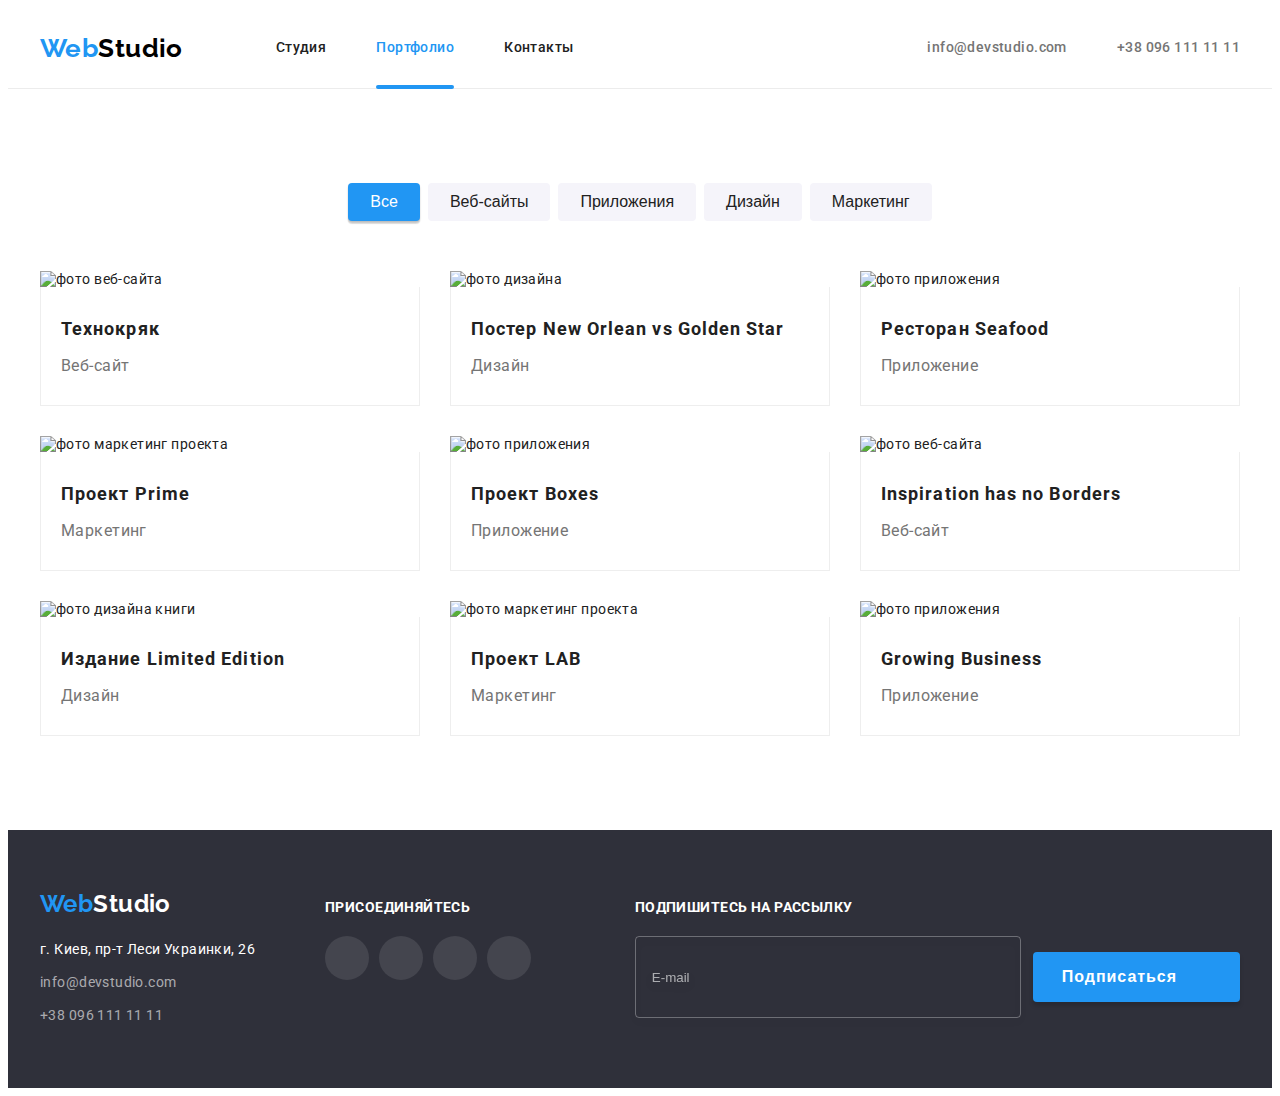
==== portfolio.html @ 938fa2e2 "final fixes" ====
<!DOCTYPE html>
<html lang="ru">
   <head>
      <meta charset="UTF-8" />
      <meta http-equiv="X-UA-Compatible" content="IE=edge" />
      <meta name="viewport" content="width=device-width, initial-scale=1.0" />
      <title>Portfolio</title>
      <link rel="preconnect" href="https://fonts.googleapis.com" />
      <link rel="preconnect" href="https://fonts.gstatic.com" crossorigin />
      <link
         href="https://fonts.googleapis.com/css2?family=Raleway:wght@700&family=Roboto:wght@400;500;700;900&display=swap"
         rel="stylesheet"
      />
      <link
         rel="stylesheet"
         href="https://cdnjs.cloudflare.com/ajax/libs/modern-normalize/1.1.0/modern-normalize.min.css"
         integrity="sha512-wpPYUAdjBVSE4KJnH1VR1HeZfpl1ub8YT/NKx4PuQ5NmX2tKuGu6U/JRp5y+Y8XG2tV+wKQpNHVUX03MfMFn9Q=="
         crossorigin="anonymous"
         referrerpolicy="no-referrer"
      />
      <link rel="stylesheet" href="./css/main.min.css" />
   </head>
   <body>
      <!-- content of header -->
      <header class="header">
         <div class="container header__container">
            <div class="header__wrapper">
               <!-- logo -->
               <a class="link logo logo--header" href="./index.html">
                  <span class="logo--accent">Web</span>Studio
               </a>

               <button
                  type="button"
                  class="nav__btn"
                  data-menu-button
                  aria-controls="nav__container"
                  aria-expanded="false"
               >
                  <svg width="40" height="40" aria-label="переключатель мобильного меню">
                     <use class="nav__icon-close" href="./images/icons.svg#close"></use>
                     <use class="nav__icon-menu" href="./images/icons.svg#menu"></use>
                  </svg>
               </button>
            </div>

            <!-- navigation -->
            <div class="nav__container" id="nav__container" data-menu>
               <nav class="header__container">
                  <ul class="list nav-bar">
                     <li class="nav-bar__item">
                        <a class="link nav-bar__link" href="./index.html"
                           >Студия</a
                        >
                     </li>
                     <li class="nav-bar__item">
                        <a class="link nav-bar__link nav-bar__link--current" href="./portfolio.html">Портфолио</a>
                     </li>
                     <li class="nav-bar__item">
                        <a class="link nav-bar__link" href="#">Контакты</a>
                     </li>
                  </ul>
               </nav>

               <!-- Email and telephone number -->

               <div class="nav__inner">
                  <ul class="list nav-contacts">
                     <li class="nav-contacts__item">
                        <a class="link nav-contacts__link" href="mailto:info@devstudio.com"
                           ><svg class="nav-contacts__icon" width="16" height="12">
                              <use href="./images/icons.svg#mail"></use></svg
                           >info@devstudio.com</a
                        >
                     </li>
                     <li class="nav-contacts__item">
                        <a
                           class="link nav-contacts__link nav-contacts__link--big"
                           href="tel:+380961111111"
                        >
                           <svg class="nav-contacts__icon" width="10" height="16">
                              <use href="./images/icons.svg#phone"></use></svg
                           >+38 096 111 11 11</a
                        >
                     </li>
                  </ul>

                  <!-- mobile networks -->

                  <ul class="list mobile-networks">
                     <li class="mobile-networks__item">
                        <a
                           href="https://www.instagram.com/"
                           target="_blank"
                           rel="noopener"
                           class="link mobile-networks__link"
                           >Instagram</a
                        >
                     </li>
                     <li class="mobile-networks__item">
                        <a
                           href="https://twitter.com/"
                           target="_blank"
                           rel="noopener"
                           class="link mobile-networks__link"
                           >Twitter</a
                        >
                     </li>
                     <li class="mobile-networks__item">
                        <a
                           href="https://uk-ua.facebook.com/"
                           target="_blank"
                           rel="noopener"
                           class="link mobile-networks__link"
                           >Facebook</a
                        >
                     </li>
                     <li class="mobile-networks__item">
                        <a
                           href="https://ru.linkedin.com/"
                           target="_blank"
                           rel="noopener"
                           class="link mobile-networks__link"
                           >LinkedIn</a
                        >
                     </li>
                  </ul>
               </div>
            </div>
         </div>
      </header>

      <!-- main content -->
      <main>
         <!-- projects -->
         <section class="section">
            <div class="container">
               <!--hidden h1 -->
               <h1 class="hidden">Наши проекты</h1>

               <!--filter buttons -->
               <ul class="list filter">
                  <li class="filter__item">
                     <button class="filter__btn filter__btn--active" type="button">Все</button>
                  </li>
                  <li class="filter__item">
                     <button class="filter__btn" type="button">Веб-сайты</button>
                  </li>
                  <li class="filter__item">
                     <button class="filter__btn" type="button">Приложения</button>
                  </li>
                  <li class="filter__item">
                     <button class="filter__btn" type="button">Дизайн</button>
                  </li>
                  <li class="filter__item">
                     <button class="filter__btn" type="button">Маркетинг</button>
                  </li>
               </ul>

               <!-- projects list -->
               <ul class="list projects">
                  <li class="projects__card">
                     <a class="link projects__link" href="">
                        <div class="projects__wrapper">
                           <picture>
                              <source
                                 media="(min-width: 1200px)"
                                 srcset="
                                    ./images/projects/pr1-desk.jpg    1x,
                                    ./images/projects/pr1-desk@2x.jpg 2x
                                 "
                                 type="image/jpg"
                              />
                              <source
                                 media="(min-width: 768px)"
                                 srcset="
                                    ./images/projects/pr1-tab.jpg    1x,
                                    ./images/projects/pr1-tab@2x.jpg 2x
                                 "
                                 type="image/jpg"
                              />
                              <source
                                 media="(max-width: 767px)"
                                 srcset="
                                    ./images/projects/pr1-mob.jpg    1x,
                                    ./images/projects/pr1-mob@2x.jpg 2x
                                 "
                                 type="image/jpg"
                              />
                              <img src="./images/projects/pr1-mob.jpg" alt="фото веб-сайта" />
                           </picture>
                           <p class="projects__overlay">
                              Ресурс предлагает комплексные предложения с разным уровнем функционала
                              и сервисов. Все это позволит посетителю получить исчерпывающие
                              сведения о компании или частном лице.
                           </p>
                        </div>
                        <div class="projects__container">
                           <h2 class="projects__title">Технокряк</h2>
                           <p class="projects__text">Веб-сайт</p>
                        </div>
                     </a>
                  </li>
                  <li class="projects__card">
                     <a class="link projects__link" href="">
                        <div class="projects__wrapper">
                           <picture>
                              <source
                                 media="(min-width: 1200px)"
                                 srcset="
                                    ./images/projects/pr2-desk.jpg    1x,
                                    ./images/projects/pr2-desk@2x.jpg 2x
                                 "
                                 type="image/jpg"
                              />
                              <source
                                 media="(min-width: 768px)"
                                 srcset="
                                    ./images/projects/pr2-tab.jpg    1x,
                                    ./images/projects/pr2-tab@2x.jpg 2x
                                 "
                                 type="image/jpg"
                              />
                              <source
                                 media="(max-width: 767px)"
                                 srcset="
                                    ./images/projects/pr2-mob.jpg    1x,
                                    ./images/projects/pr2-mob@2x.jpg 2x
                                 "
                                 type="image/jpg"
                              />
                              <img src="./images/projects/pr2-mob.jpg" alt="фото дизайна" />
                           </picture>
                           <p class="projects__overlay">
                              Ресурс предлагает комплексные предложения с разным уровнем функционала
                              и сервисов. Все это позволит посетителю получить исчерпывающие
                              сведения о компании или частном лице.
                           </p>
                        </div>
                        <div class="projects__container">
                           <h2 class="projects__title">Постер New Orlean vs Golden Star</h2>
                           <p class="projects__text">Дизайн</p>
                        </div>
                     </a>
                  </li>
                  <li class="projects__card">
                     <a class="link projects__link" href="">
                        <div class="projects__wrapper">
                           <picture>
                              <source
                                 media="(min-width: 1200px)"
                                 srcset="
                                    ./images/projects/pr3-desk.jpg    1x,
                                    ./images/projects/pr3-desk@2x.jpg 2x
                                 "
                                 type="image/jpg"
                              />
                              <source
                                 media="(min-width: 768px)"
                                 srcset="
                                    ./images/projects/pr3-tab.jpg    1x,
                                    ./images/projects/pr3-tab@2x.jpg 2x
                                 "
                                 type="image/jpg"
                              />
                              <source
                                 media="(max-width: 767px)"
                                 srcset="
                                    ./images/projects/pr3-mob.jpg    1x,
                                    ./images/projects/pr3-mob@2x.jpg 2x
                                 "
                                 type="image/jpg"
                              />
                              <img src="./images/projects/pr3-mob.jpg" alt="фото приложения" />
                           </picture>
                           <p class="projects__overlay">
                              Ресурс предлагает комплексные предложения с разным уровнем функционала
                              и сервисов. Все это позволит посетителю получить исчерпывающие
                              сведения о компании или частном лице.
                           </p>
                        </div>
                        <div class="projects__container">
                           <h2 class="projects__title">Ресторан Seafood</h2>
                           <p class="projects__text">Приложение</p>
                        </div>
                     </a>
                  </li>
                  <li class="projects__card">
                     <a class="link projects__link" href="">
                        <div class="projects__wrapper">
                           <picture>
                              <source
                                 media="(min-width: 1200px)"
                                 srcset="
                                    ./images/projects/pr4-desk.jpg    1x,
                                    ./images/projects/pr4-desk@2x.jpg 2x
                                 "
                                 type="image/jpg"
                              />
                              <source
                                 media="(min-width: 768px)"
                                 srcset="
                                    ./images/projects/pr4-tab.jpg    1x,
                                    ./images/projects/pr4-tab@2x.jpg 2x
                                 "
                                 type="image/jpg"
                              />
                              <source
                                 media="(max-width: 767px)"
                                 srcset="
                                    ./images/projects/pr4-mob.jpg    1x,
                                    ./images/projects/pr4-mob@2x.jpg 2x
                                 "
                                 type="image/jpg"
                              />
                              <img src="./images/projects/pr4-mob.jpg" alt="фото маркетинг проекта" />
                           </picture>
                           <p class="projects__overlay">
                              Ресурс предлагает комплексные предложения с разным уровнем функционала
                              и сервисов. Все это позволит посетителю получить исчерпывающие
                              сведения о компании или частном лице.
                           </p>
                        </div>
                        <div class="projects__container">
                           <h2 class="projects__title">Проект Prime</h2>
                           <p class="projects__text">Маркетинг</p>
                        </div>
                     </a>
                  </li>
                  <li class="projects__card">
                     <a class="link projects__link" href="">
                        <div class="projects__wrapper">
                           <picture>
                              <source
                                 media="(min-width: 1200px)"
                                 srcset="
                                    ./images/projects/pr5-desk.jpg    1x,
                                    ./images/projects/pr5-desk@2x.jpg 2x
                                 "
                                 type="image/jpg"
                              />
                              <source
                                 media="(min-width: 768px)"
                                 srcset="
                                    ./images/projects/pr5-tab.jpg    1x,
                                    ./images/projects/pr5-tab@2x.jpg 2x
                                 "
                                 type="image/jpg"
                              />
                              <source
                                 media="(max-width: 767px)"
                                 srcset="
                                    ./images/projects/pr5-mob.jpg    1x,
                                    ./images/projects/pr5-mob@2x.jpg 2x
                                 "
                                 type="image/jpg"
                              />
                              <img src="./images/projects/pr5-mob.jpg" alt="фото приложения" />
                           </picture>
                           <p class="projects__overlay">
                              Ресурс предлагает комплексные предложения с разным уровнем функционала
                              и сервисов. Все это позволит посетителю получить исчерпывающие
                              сведения о компании или частном лице.
                           </p>
                        </div>
                        <div class="projects__container">
                           <h2 class="projects__title">Проект Boxes</h2>
                           <p class="projects__text">Приложение</p>
                        </div>
                     </a>
                  </li>
                  <li class="projects__card">
                     <a class="link projects__link" href="">
                        <div class="projects__wrapper">
                           <picture>
                              <source
                                 media="(min-width: 1200px)"
                                 srcset="
                                    ./images/projects/pr6-desk.jpg    1x,
                                    ./images/projects/pr6-desk@2x.jpg 2x
                                 "
                                 type="image/jpg"
                              />
                              <source
                                 media="(min-width: 768px)"
                                 srcset="
                                    ./images/projects/pr6-tab.jpg    1x,
                                    ./images/projects/pr6-tab@2x.jpg 2x
                                 "
                                 type="image/jpg"
                              />
                              <source
                                 media="(max-width: 767px)"
                                 srcset="
                                    ./images/projects/pr6-mob.jpg    1x,
                                    ./images/projects/pr6-mob@2x.jpg 2x
                                 "
                                 type="image/jpg"
                              />
                              <img src="./images/projects/pr6-mob.jpg" alt="фото веб-сайта" />
                           </picture>
                           <p class="projects__overlay">
                              Ресурс предлагает комплексные предложения с разным уровнем функционала
                              и сервисов. Все это позволит посетителю получить исчерпывающие
                              сведения о компании или частном лице.
                           </p>
                        </div>
                        <div class="projects__container">
                           <h2 class="projects__title">Inspiration has no Borders</h2>
                           <p class="projects__text">Веб-сайт</p>
                        </div>
                     </a>
                  </li>
                  <li class="projects__card">
                     <a class="link projects__link" href="">
                        <div class="projects__wrapper">
                           <picture>
                              <source
                                 media="(min-width: 1200px)"
                                 srcset="
                                    ./images/projects/pr7-desk.jpg    1x,
                                    ./images/projects/pr7-desk@2x.jpg 2x
                                 "
                                 type="image/jpg"
                              />
                              <source
                                 media="(min-width: 768px)"
                                 srcset="
                                    ./images/projects/pr7-tab.jpg    1x,
                                    ./images/projects/pr7-tab@2x.jpg 2x
                                 "
                                 type="image/jpg"
                              />
                              <source
                                 media="(max-width: 767px)"
                                 srcset="
                                    ./images/projects/pr7-mob.jpg    1x,
                                    ./images/projects/pr7-mob@2x.jpg 2x
                                 "
                                 type="image/jpg"
                              />
                              <img src="./images/projects/pr7-mob.jpg" alt="фото дизайна книги" />
                           </picture>
                           <p class="projects__overlay">
                              Ресурс предлагает комплексные предложения с разным уровнем функционала
                              и сервисов. Все это позволит посетителю получить исчерпывающие
                              сведения о компании или частном лице.
                           </p>
                        </div>
                        <div class="projects__container">
                           <h2 class="projects__title">Издание Limited Edition</h2>
                           <p class="projects__text">Дизайн</p>
                        </div>
                     </a>
                  </li>
                  <li class="projects__card">
                     <a class="link projects__link" href="">
                        <div class="projects__wrapper">
                           <picture>
                              <source
                                 media="(min-width: 1200px)"
                                 srcset="
                                    ./images/projects/pr8-desk.jpg    1x,
                                    ./images/projects/pr8-desk@2x.jpg 2x
                                 "
                                 type="image/jpg"
                              />
                              <source
                                 media="(min-width: 768px)"
                                 srcset="
                                    ./images/projects/pr8-tab.jpg    1x,
                                    ./images/projects/pr8-tab@2x.jpg 2x
                                 "
                                 type="image/jpg"
                              />
                              <source
                                 media="(max-width: 767px)"
                                 srcset="
                                    ./images/projects/pr8-mob.jpg    1x,
                                    ./images/projects/pr8-mob@2x.jpg 2x
                                 "
                                 type="image/jpg"
                              />
                              <img src="./images/projects/pr8-mob.jpg" alt="фото маркетинг проекта" />
                           </picture>
                           <p class="projects__overlay">
                              Ресурс предлагает комплексные предложения с разным уровнем функционала
                              и сервисов. Все это позволит посетителю получить исчерпывающие
                              сведения о компании или частном лице.
                           </p>
                        </div>
                        <div class="projects__container">
                           <h2 class="projects__title">Проект LAB</h2>
                           <p class="projects__text">Маркетинг</p>
                        </div>
                     </a>
                  </li>
                  <li class="projects__card">
                     <a class="link projects__link" href="">
                        <div class="projects__wrapper">
                           <picture>
                              <source
                                 media="(min-width: 1200px)"
                                 srcset="
                                    ./images/projects/pr9-desk.jpg    1x,
                                    ./images/projects/pr9-desk@2x.jpg 2x
                                 "
                                 type="image/jpg"
                              />
                              <source
                                 media="(min-width: 768px)"
                                 srcset="
                                    ./images/projects/pr9-tab.jpg    1x,
                                    ./images/projects/pr9-tab@2x.jpg 2x
                                 "
                                 type="image/jpg"
                              />
                              <source
                                 media="(max-width: 767px)"
                                 srcset="
                                    ./images/projects/pr9-mob.jpg    1x,
                                    ./images/projects/pr9-mob@2x.jpg 2x
                                 "
                                 type="image/jpg"
                              />
                              <img src="./images/projects/pr9-mob.jpg" alt="фото приложения" />
                           </picture>
                           <p class="projects__overlay">
                              Ресурс предлагает комплексные предложения с разным уровнем функционала
                              и сервисов. Все это позволит посетителю получить исчерпывающие
                              сведения о компании или частном лице.
                           </p>
                        </div>
                        <div class="projects__container">
                           <h2 class="projects__title">Growing Business</h2>
                           <p class="projects__text">Приложение</p>
                        </div>
                     </a>
                  </li>
               </ul>
            </div>
         </section>
      </main>

      <!-- content of footer -->
      <footer class="footer">
         <div class="container footer__container">
            <div class="footer__wrapper">
               <div class="footer__address">
                  <a class="logo logo--footer link" href="./index.html">
                     <span class="logo--accent">Web</span><span class="logo--color">Studio</span>
                  </a>
                  <address class="address">
                     <ul class="list">
                        <li class="address__item">
                           <a
                              class="address__link address__link--physical link"
                              href="https://goo.gl/maps/hUmjc3DChhBKbwpk7"
                              >г. Киев, пр-т Леси Украинки, 26</a
                           >
                        </li>
                        <li class="address__item">
                           <a class="address__link link" href="mailto:info@devstudio.com"
                              >info@devstudio.com</a
                           >
                        </li>
                        <li class="address__item">
                           <a class="address__link link" href="tel:+380961111111"
                              >+38 096 111 11 11</a
                           >
                        </li>
                     </ul>
                  </address>
               </div>

               <div class="footer__social">
                  <strong class="footer__action">присоединяйтесь</strong>
                  <ul class="social list">
                     <li class="social__item">
                        <a
                           class="social__link social__link--footer"
                           href="https://www.instagram.com/"
                           ><svg class="social__icon social_icon--footer" width="20" height="20">
                              <use href="./images/icons.svg#instagram"></use></svg
                        ></a>
                     </li>
                     <li class="social__item">
                        <a class="social__link social__link--footer" href="https://twitter.com/"
                           ><svg class="social__icon social_icon--footer" width="20" height="20">
                              <use href="./images/icons.svg#twitter"></use></svg
                        ></a>
                     </li>
                     <li class="social__item">
                        <a
                           class="social__link social__link--footer"
                           href="https://www.facebook.com/"
                           ><svg class="social__icon social_icon--footer" width="20" height="20">
                              <use href="./images/icons.svg#facebook"></use></svg
                        ></a>
                     </li>
                     <li class="social__item">
                        <a
                           class="social__link social__link--footer"
                           href="https://www.linkedin.com/"
                           ><svg class="social__icon social_icon--footer" width="20" height="20">
                              <use href="./images/icons.svg#linkedin"></use></svg
                        ></a>
                     </li>
                  </ul>
               </div>
            </div>
            <div class="footer__form">
               <strong class="footer__action">Подпишитесь на рассылку</strong>
               <form class="subscribe">
                  <input
                     class="subscribe__input"
                     type="email"
                     name="subscribe-email"
                     placeholder="E-mail"
                  />
                  <button class="subscribe__btn btn" type="submit">
                     Подписаться
                     <svg class="subscribe__icon" width="24" height="24">
                        <use href="./images/icons.svg#form-send"></use>
                     </svg>
                  </button>
               </form>
            </div>
         </div>
      </footer>
      <script src="./js/menu.js"></script>
   </body>
</html>
---- css/main.min.css ----
:root{--text-color: #212121;--second-text-color: #757575;--accent-color: #2196f3;--main-color: #ffffff;--theme-color: #f5f4fa;--second-theme-color: #2f303a;--icons-color: #afb1b8;--font-body: 'Roboto', sans-serif;--font-logo: 'Raleway', sans-serif}body{font-family:var(--font-body);color:var(--text-color);background-color:var(--main-color);font-size:14px;letter-spacing:0.03em}body.no-scroll,body.modal-open{overflow:hidden}.title{font-weight:700;font-size:36px;line-height:1.17;text-align:center}.hidden{position:absolute;white-space:nowrap;width:1px;height:1px;overflow:hidden;border:0;padding:0;clip:rect(0 0 0 0);clip-path:inset(50%);margin:-1px}h1,h2,h3,h4,h5,h6,p,ul{margin:0;padding:0}img{display:block;max-width:100%;height:auto}.list{list-style:none}.link{text-decoration:none;color:var(--text-color);padding:0;margin:0}.container{width:100%;margin-left:auto;margin-right:auto;padding-left:15px;padding-right:15px}@media screen and (min-width: 480px){.container{width:480px}}@media screen and (min-width: 768px){.container{width:768px}}@media screen and (min-width: 1200px){.container{width:1200px}}.btn{display:flex;align-items:center;justify-content:center;border:none;border-radius:4px;background-color:var(--accent-color);font-weight:700;font-size:16px;line-height:1.88;letter-spacing:0.06em;cursor:pointer;color:var(--main-color);box-shadow:0px 4px 4px rgba(0,0,0,0.15);transition-property:background-color, box-shadow;transition-duration:250ms;transition-timing-function:cubic-bezier(0.4, 0, 0.2, 1)}.btn:focus,.btn:hover{background-color:#188ce8}.logo{display:block;padding:16px 0;font-family:var(--font-logo);font-weight:700;font-size:24px;line-height:1.16;color:#000000}@media screen and (min-width: 768px){.logo--header{padding:0;margin-right:88px}}@media screen and (min-width: 1200px){.logo--header{margin-right:93px;font-size:26px;line-height:1.19}}.logo--accent{color:var(--accent-color)}.logo--footer{padding:0;margin-bottom:20px}.logo--color{color:var(--main-color)}.social{display:flex;justify-content:center}.social__item:not(:last-child){margin-right:10px}.social__icon{fill:var(--icons-color);transition-property:fill;transition-duration:250ms;transition-timing-function:cubic-bezier(0.4, 0, 0.2, 1)}.social__link{display:flex;width:44px;height:44px;border-radius:50%;align-items:center;justify-content:center;transition-property:background-color;transition-duration:250ms;transition-timing-function:cubic-bezier(0.4, 0, 0.2, 1)}.social__link:hover,.social__link:focus{background-color:var(--accent-color)}.social__link:hover .social__icon,.social__link:focus .social__icon{fill:var(--main-color)}@media screen and (min-width: 1200px){.footer__social{align-items:baseline;margin-left:70px}}.footer__action{display:block;color:var(--main-color);font-weight:700;text-transform:uppercase;line-height:1.14;margin-bottom:20px}.social__link--footer{background-color:rgba(255,255,255,0.1);transition-property:background-color;transition-duration:250ms;transition-timing-function:cubic-bezier(0.4, 0, 0.2, 1)}.social__link--footer:hover,.social__link--footer:focus{background-color:var(--accent-color)}.social_icon--footer{fill:var(--main-color)}.modal{position:fixed;top:0;left:0;height:100vh;width:100vw;z-index:3;overflow-y:scroll;background-color:rgba(0,0,0,0.2);transform:scale(1);transition-property:opacity, visibility;transition-duration:250ms;transition-timing-function:cubic-bezier(0.4, 0, 0.2, 1)}.modal.is-hidden{transform:scale(0);opacity:0;visibility:hidden;pointer-events:none}.modal.is-hidden .modal__window{transform:translate(-50%, -50%) scale(0)}.modal__window{position:absolute;top:50%;left:50%;width:90%;min-height:609px;padding:40px;border-radius:4px;background-color:#ffffff;transform:translate(-50%, -50%) scale(1);transition:transform 300ms cubic-bezier(0.4, 0, 0.2, 1)}@media screen and (min-width: 480px){.modal__window{max-width:450px;width:100%}}@media screen and (min-width: 1200px){.modal__window{max-width:528px}}.modal__close-btn{position:absolute;width:30px;height:30px;top:1%;right:1%;padding:0;border:none;background-color:transparent;cursor:pointer}.modal__close-icon{transition-property:fill;transition-duration:250ms;transition-timing-function:cubic-bezier(0.4, 0, 0.2, 1)}.modal__close-btn:hover .modal__close-icon,.modal__close-btn:focus .modal__close-icon{fill:var(--accent-color)}.modal__form{display:flex;flex-direction:column}.modal__title{display:flex;justify-content:center;margin-bottom:12px;font-weight:700;font-size:20px;line-height:1.15;text-align:center}.modal__description{font-size:12px;line-height:1.17;letter-spacing:0.01em;color:var(--second-text-color)}.modal__field{position:relative;margin-bottom:10px}.modal__field:last-of-type{margin-bottom:20px}.modal__input{width:100%;height:40px;margin-top:4px;padding-left:42px;outline:transparent;border-radius:4px;border:1px solid rgba(33,33,33,0.2);transition-property:border;transition-duration:250ms;transition-timing-function:cubic-bezier(0.4, 0, 0.2, 1)}.modal__input:focus,.modal__textarea:focus{border-color:var(--accent-color)}.modal__input:focus+.modal__icon{fill:var(--accent-color)}.modal__icon{position:absolute;bottom:11px;left:12px;pointer-events:none;transition-property:fill;transition-duration:250ms;transition-timing-function:cubic-bezier(0.4, 0, 0.2, 1)}.modal__textarea{display:block;width:100%;height:120px;margin-top:4px;resize:none;padding:12px 16px;outline:transparent;border-radius:4px;border:1px solid rgba(33,33,33,0.2);transition-property:border;transition-duration:250ms;transition-timing-function:cubic-bezier(0.4, 0, 0.2, 1)}.modal__description::placeholder{line-height:1.14;letter-spacing:0.01em;color:var(--second-text-color)}.modal__agreement-desc{font-size:12px;line-height:1.17;user-select:none;color:var(--second-text-color)}@media screen and (min-width: 1200px){.modal__agreement-desc{font-size:14px;line-height:1.71}}.modal__agreement-link{color:var(--accent-color)}.modal__checkbox{display:inline-flex;align-items:center;justify-content:center;width:16px;height:15px;margin-right:7px;border-radius:2px;outline:1px solid #000000;outline-offset:-1px;box-shadow:0px 4px 4px rgba(0,0,0,0.25);transition-property:background-color, outline;transition-duration:250ms;transition-timing-function:cubic-bezier(0.4, 0, 0.2, 1)}.checkbox:checked+.modal__checkbox{background-color:var(--accent-color);outline:1px solid var(--accent-color)}.checkbox:focus+.modal__checkbox{outline:1px solid var(--accent-color)}.modal__agreement{display:flex;align-items:center;justify-content:center}.modal__btn{padding:10px 56px;margin-left:auto;margin-right:auto;margin-top:30px}.header{border-bottom:1px solid #ececec}@media screen and (max-width: 767px){.header__wrapper{display:flex;justify-content:space-between;align-items:center}}@media screen and (min-width: 768px){.header__container{display:flex;align-items:center}}.nav__btn{position:absolute;top:10px;right:15px;display:inline-flex;margin:0;padding:0;border:none;background-color:transparent;z-index:2}.nav__btn .nav__icon-close{display:none}.nav__btn.is-open .nav__icon-close{display:block}.nav__btn.is-open .nav__icon-menu{display:none}@media screen and (min-width: 767px){.nav__btn{display:none}}.nav__container{display:flex;width:100%;background-color:var(--main-color)}@media screen and (max-width: 767px){.nav__container{display:none;position:fixed;top:0;left:0;height:100%;width:100%;padding-top:48px;padding-bottom:48px;padding-left:40px;padding-right:40px}.nav__container.is-open{display:flex;flex-direction:column;justify-content:space-between;z-index:1}}@media screen and (min-width: 768px){.nav-bar{display:flex;align-items:center}}.nav-bar__item{position:relative}@media screen and (max-width: 767px){.nav-bar__item:not(:last-child){margin-bottom:32px}}@media screen and (min-width: 768px){.nav-bar__item:not(:last-child){margin-right:50px}}.nav-bar__link{font-weight:500;transition-property:color;transition-duration:250ms;transition-timing-function:cubic-bezier(0.4, 0, 0.2, 1)}.nav-bar__link--current{color:var(--accent-color)}@media screen and (max-width: 767px){.nav-bar__link{font-size:40px;line-height:1.18}}@media screen and (min-width: 768px){.nav-bar__link{display:flex;padding:32px 0px;font-size:14px;line-height:1.14}.nav-bar__link--current::after{content:'';display:block;width:100%;height:4px;position:absolute;bottom:-1px;border-radius:2px;background-color:var(--accent-color)}}.nav-bar__link:hover,.nav-bar__link:focus,.nav-bar__link--contact:focus,.nav-bar__link--contact:hover,.nav-bar__link--current{color:var(--accent-color)}@media screen and (min-width: 768px){.nav__inner{display:flex;align-items:center;margin-left:auto}}@media screen and (max-width: 767px){.nav-contacts{display:flex;flex-direction:column-reverse;margin-bottom:64px}}@media screen and (min-width: 1200px){.nav-contacts{display:flex;align-items:center}}@media screen and (max-width: 767px){.nav-contacts__item:not(:first-child){margin-bottom:32px}}@media screen and (min-width: 768px) and (max-width: 1199px){.nav-contacts__item{display:flex}.nav-contacts__item:not(:last-child){margin-bottom:10px}}@media screen and (min-width: 1200px){.nav-contacts__item{margin-bottom:0}.nav-contacts__item:not(:last-child){margin-right:30px}}.nav-contacts__link{color:var(--second-text-color);font-weight:500;transition-property:color;transition-duration:250ms;transition-timing-function:cubic-bezier(0.4, 0, 0.2, 1)}@media screen and (max-width: 767px){.nav-contacts__link{font-size:24px;line-height:1.17}.nav-contacts__link--big{font-size:34px;line-height:40px;color:var(--accent-color)}}@media screen and (min-width: 768px){.nav-contacts__link{display:flex;align-items:center;font-size:14px;line-height:1.14}}@media screen and (min-width: 1200px){.nav-contacts__link{padding:32px 0}}.nav-contacts__link:hover,.nav-contacts__link:focus,.nav-contacts__link--contact:focus,.nav-contacts__link--contact:hover,.nav-contacts__link--current{color:var(--accent-color)}.nav-contacts__link:hover .nav-contacts__icon,.nav-contacts__link:focus .nav-contacts__icon,.nav-contacts__link:focus .nav-contacts__icon,.nav-contacts__link:hover .nav-contacts__icon{fill:currentColor}.nav-contacts__icon{margin-right:10px;fill:var(--second-text-color);transition-property:fill;transition-duration:250ms;transition-timing-function:cubic-bezier(0.4, 0, 0.2, 1)}@media screen and (max-width: 767px){.nav-contacts__icon{display:none}}.mobile-networks{display:none;max-height:100%;max-width:100%;margin:-5px}@media screen and (max-width: 767px){.mobile-networks{display:flex;flex-wrap:wrap}.mobile-networks__item{margin:5px}.mobile-networks__item:not(:last-child){border-right:1px solid rgba(33,33,33,0.2);padding-right:10px}.mobile-networks__link{font-weight:500;font-size:18px;line-height:1.22;color:var(--accent-color)}}.hero{padding:118px 0;margin:0 auto;background-image:linear-gradient(rgba(47,48,58,0.4), rgba(47,48,58,0.4)),url("../images/hero/hero-mob.jpg");height:auto;background-size:cover;background-color:#c4c4c4;background-position:center}@media screen and (min-width: 1200px){.hero{padding:200px 0;max-width:1600px}}.hero__title{margin-left:auto;margin-right:auto;font-weight:900;letter-spacing:0.06em;text-transform:uppercase;color:var(--main-color);text-align:center;max-width:360px;font-size:26px;line-height:1.62}@media screen and (min-width: 1200px){.hero__title{max-width:700px;font-size:44px;line-height:1.36}}.hero__btn{margin-top:30px;margin-left:auto;margin-right:auto;padding:10px 32px}@media (min-device-pixel-ratio: 2), (min-resolution: 192dpi), (min-resolution: 2dppx){.hero{background-image:linear-gradient(rgba(47,48,58,0.4), rgba(47,48,58,0.4)),url("../images/hero/hero-mob@2x.jpg")}}@media (min-width: 480.02px){.hero{background-image:linear-gradient(rgba(47,48,58,0.4), rgba(47,48,58,0.4)),url("../images/hero/hero-tab.jpg")}}@media (min-width: 480.02px) and (min-device-pixel-ratio: 2), (min-width: 480.02px) and (min-resolution: 192dpi), (min-width: 480.02px) and (min-resolution: 2dppx){.hero{background-image:linear-gradient(rgba(47,48,58,0.4), rgba(47,48,58,0.4)),url("../images/hero/hero-tab@2x.jpg")}}@media (min-width: 768.02px){.hero{background-image:linear-gradient(rgba(47,48,58,0.4), rgba(47,48,58,0.4)),url("../images/hero/hero-desk.jpg")}}@media (min-width: 768.02px) and (min-device-pixel-ratio: 2), (min-width: 768.02px) and (min-resolution: 192dpi), (min-width: 768.02px) and (min-resolution: 2dppx){.hero{background-image:linear-gradient(rgba(47,48,58,0.4), rgba(47,48,58,0.4)),url("../images/hero/hero-desk@2x.jpg")}}.features__text{font-weight:400;line-height:1.71;text-align:left;vertical-align:top;color:var(--second-text-color)}.features__title{margin-bottom:10px;font-weight:700;line-height:1.14;text-transform:uppercase;font-size:14px}.features__box{display:flex;align-items:center;justify-content:center;margin-bottom:30px;height:120px;background-color:var(--theme-color);border-radius:4px}@media screen and (max-width: 767px){.features{padding-top:60px;padding-bottom:60px}.features__item:not(:last-child){margin-bottom:30px}.features__list{display:flex;flex-direction:column;align-items:center}.features__item{max-width:450px}}@media screen and (min-width: 768px){.features{padding-top:60px;padding-bottom:60px}.features__list{display:flex;flex-wrap:wrap}.features__item{max-width:354px}.features__item:nth-child(2n+1){margin-right:30px}}@media screen and (min-width: 1200px){.features{padding-top:94px;padding-bottom:94px}.features__list{display:flex}.features__item{width:270px}.features__item:not(:last-child){margin-right:30px}}.services{padding-bottom:94px}@media screen and (max-width: 1199px){.services{display:none}}.services__list{display:flex}.services__title{margin-bottom:50px}.services__item{position:relative}.services__item:not(:last-child){margin-right:30px}.services__text{position:absolute;bottom:0;height:70px;width:100%;display:flex;align-items:center;justify-content:center;font-weight:700;line-height:1.14;text-transform:uppercase;color:var(--main-color);background-color:rgba(47,48,58,0.8)}.worker{padding-top:60px;padding-bottom:60px;background-color:var(--theme-color)}.worker__title{margin-bottom:30px}.worker__item{background-color:var(--main-color);font-size:16px;line-height:1.19;box-shadow:0px 1px 3px rgba(0,0,0,0.12),0px 1px 1px rgba(0,0,0,0.14),0px 2px 1px rgba(0,0,0,0.2);border-radius:0px 0px 4px 4px}.worker__wrapper{text-align:center;padding-top:30px;padding-bottom:30px}.worker__name{margin-bottom:10px;font-weight:500;font-size:16px}.worker__position{margin-bottom:16px;font-weight:400;color:var(--second-text-color)}@media screen and (max-width: 767px){.worker__item{max-width:450px}.worker__item:not(:last-child){margin-bottom:30px}}@media screen and (min-width: 768px) and (max-width: 1199px){.worker__list{margin:-15px}.worker__item{margin:15px;flex-basis:calc((100% - 60px) / 2)}.worker__list{display:flex;flex-wrap:wrap}}@media screen and (min-width: 1200px){.worker{padding-top:94px;padding-bottom:94px}.worker__title{margin-bottom:50px}.worker__list{display:flex}.worker__item{width:270px}.worker__item:not(:last-child){margin-right:30px}}.clients{padding-top:60px;padding-bottom:60px}.clients__title{margin-bottom:50px;font-weight:700;font-size:28px;line-height:1.17;text-align:center}.clients__list{display:flex;flex-wrap:wrap;margin:-15px}.clients__item{height:92px}.clients__link{display:flex;height:100%;justify-content:center;align-items:center;border:1px solid var(--icons-color);border-radius:4px;transition-property:border;transition-duration:250ms;transition-timing-function:cubic-bezier(0.4, 0, 0.2, 1)}.clients__link:hover .clients__icon,.clients__link:focus .clients__icon{fill:var(--accent-color)}.clients__link:hover,.clients__link:focus{border-color:var(--accent-color)}.clients__icon{fill:var(--icons-color);transition-property:fill;transition-duration:250ms;transition-timing-function:cubic-bezier(0.4, 0, 0.2, 1)}@media screen and (max-width: 767px){.clients__item{width:calc((100% - 60px) / 2);margin:15px}}@media screen and (min-width: 768px){.clients__item{width:calc((100% - 90px) / 3);margin:15px}}@media screen and (min-width: 1200px){.clients{padding-top:94px;padding-bottom:94px}.clients__title{font-size:36px}.clients__item{width:calc((100% - 180px) / 6);margin:15px}}.section{padding:60px 0}@media screen and (min-width: 1199px){.section{padding-top:94px;padding-bottom:94px}}.filter{display:flex;flex-wrap:wrap;justify-content:center}@media screen and (max-width: 767px){.filter{justify-content:flex-start;margin:-8px;margin-bottom:40px}.filter__item{margin:8px}}@media screen and (min-width: 768px){.filter{margin-bottom:30px;justify-content:center}.filter__item:not(:last-child){margin-right:8px}}@media screen and (min-width: 1199px){.filter{margin-bottom:50px}}.filter__btn{border:none;border-radius:4px;padding:6px 22px;font-weight:500;font-size:16px;line-height:1.62;text-align:center;cursor:pointer;background-color:var(--theme-color);color:var(--text-color);transition-property:background-color, color, box-shadow;transition-duration:250ms;transition-timing-function:cubic-bezier(0.4, 0, 0.2, 1)}.filter__btn:focus,.filter__btn:hover,.filter__btn--active{background-color:var(--accent-color);color:var(--main-color);box-shadow:0px 3px 1px rgba(0,0,0,0.1),0px 1px 2px rgba(0,0,0,0.08),0px 2px 2px rgba(0,0,0,0.12)}@media screen and (max-width: 767px){.filter__btn{justify-content:flex-start}}.projects{display:flex;flex-wrap:wrap;margin:-15px}.projects__card{margin:15px}.projects__container{padding:24px 20px;border-left:1px solid #eeeeee;border-bottom:1px solid #eeeeee;border-right:1px solid #eeeeee}.projects__title{margin-bottom:4px;text-align:left;font-weight:700;font-size:18px;line-height:2;letter-spacing:0.06em}.projects__text{text-align:left;font-weight:400;font-size:16px;line-height:1.88;color:var(--second-text-color)}.projects__wrapper{position:relative;overflow:hidden}.projects__overlay{position:absolute;height:100%;bottom:0;padding:63px 24px;font-size:18px;line-height:1.56;color:var(--main-color);background-color:rgba(33,150,243,0.9);transform:translateY(100%);transition:transform 250ms cubic-bezier(0.4, 0, 0.2, 1)}@media screen and (max-width: 479px){.projects__overlay{padding:24px;font-size:14px}}.projects__container{flex-grow:1}@media screen and (max-width: 767px){.projects__card{flex-basis:calc(100% - 30px)}}@media screen and (min-width: 768px) and (max-width: 1199px){.projects__card{flex-basis:calc((100% - 60px) / 2)}}@media screen and (min-width: 1200px){.projects__card{flex-basis:calc((100% - 90px) / 3)}}.projects__link{display:block;height:100%;transition-property:box-shadow;transition-duration:250ms;transition-timing-function:cubic-bezier(0.4, 0, 0.2, 1)}.projects__link:hover,.projects__link:focus{box-shadow:0px 1px 1px rgba(0,0,0,0.12),0px 4px 4px rgba(0,0,0,0.06),1px 4px 6px rgba(0,0,0,0.16)}.projects__link:hover .projects__overlay,.projects__link:focus .projects__overlay{transform:translateY(0)}@media screen and (min-width: 768px){.projects__link{display:flex;flex-direction:column}}.footer{padding-top:60px;background-color:var(--second-theme-color);padding-bottom:60px}.footer__action{text-align:center}@media screen and (max-width: 767px){.footer__address{text-align:center}.footer__social{margin-top:60px;text-align:center}.footer__form{margin-top:60px}}@media screen and (min-width: 768px) and (max-width: 1199px){.footer__wrapper{display:flex;justify-content:space-around}.footer__address{text-align:center}.footer__social{text-align:center}.footer__form{margin-top:60px}}@media screen and (min-width: 1200px){.footer__container{display:flex;flex-wrap:wrap;align-items:baseline}.footer__wrapper{display:flex;flex-wrap:wrap;align-items:baseline}.footer__form{align-items:baseline;margin-left:auto}.footer__action{text-align:start}}.address__item:not(:first-child){margin-top:9px}.address__link{font-weight:400;line-height:1.71;color:rgba(255,255,255,0.6);font-style:normal;transition-property:color;transition-duration:250ms;transition-timing-function:cubic-bezier(0.4, 0, 0.2, 1)}.address__link:hover,.address__link:focus{color:var(--accent-color)}.address__link--physical,.address__link--physical:hover,.address__link--physical:focus{color:var(--main-color)}.subscribe__btn{margin-left:12px;padding:10px 29px;border:none;border-radius:4px}.subscribe__icon{margin-left:10px}.subscribe__input{height:50px;padding:15px 16px;color:rgba(255,255,255,0.6);background-color:transparent;outline:transparent;border:1px solid rgba(255,255,255,0.3);filter:drop-shadow(0px 4px 4px rgba(0,0,0,0.15));border-radius:4px;transition-property:border;transition-duration:250ms;transition-timing-function:cubic-bezier(0.4, 0, 0.2, 1)}.subscribe__input:focus{border-color:var(--accent-color)}.subscribe__input::placeholder{color:rgba(255,255,255,0.6)}@media screen and (max-width: 767px){.subscribe__input{width:100%;margin-bottom:20px}.subscribe__btn{margin:0 auto}}@media screen and (min-width: 768px) and (max-width: 1199px){.subscribe{text-align:center}.subscribe__input{width:450px;margin-bottom:20px}.subscribe__btn{margin:0 auto}}@media screen and (min-width: 1200px){.subscribe{display:flex;align-items:baseline}.subscribe__input{width:352px}}
/*# sourceMappingURL=main.min.css.map */
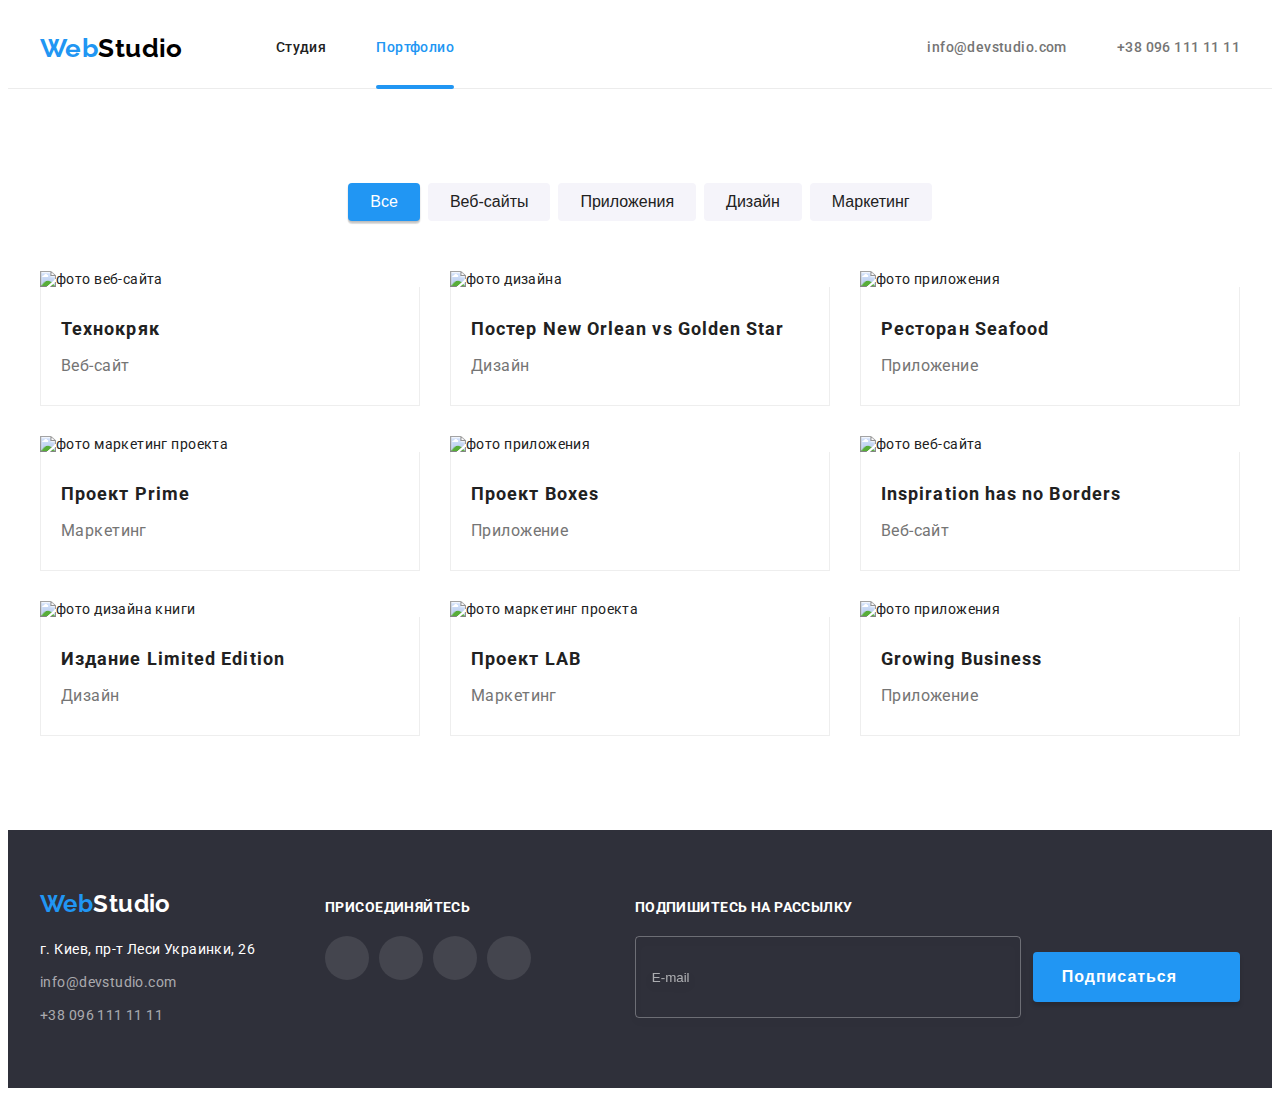
==== commit 980b33e0: "update web studio" ====
--- a/portfolio.html
+++ b/portfolio.html
@@ -56,9 +56,6 @@
                      <li class="nav-bar__item">
                         <a class="link nav-bar__link nav-bar__link--current" href="./portfolio.html">Портфолио</a>
                      </li>
-                     <li class="nav-bar__item">
-                        <a class="link nav-bar__link" href="#">Контакты</a>
-                     </li>
                   </ul>
                </nav>
 
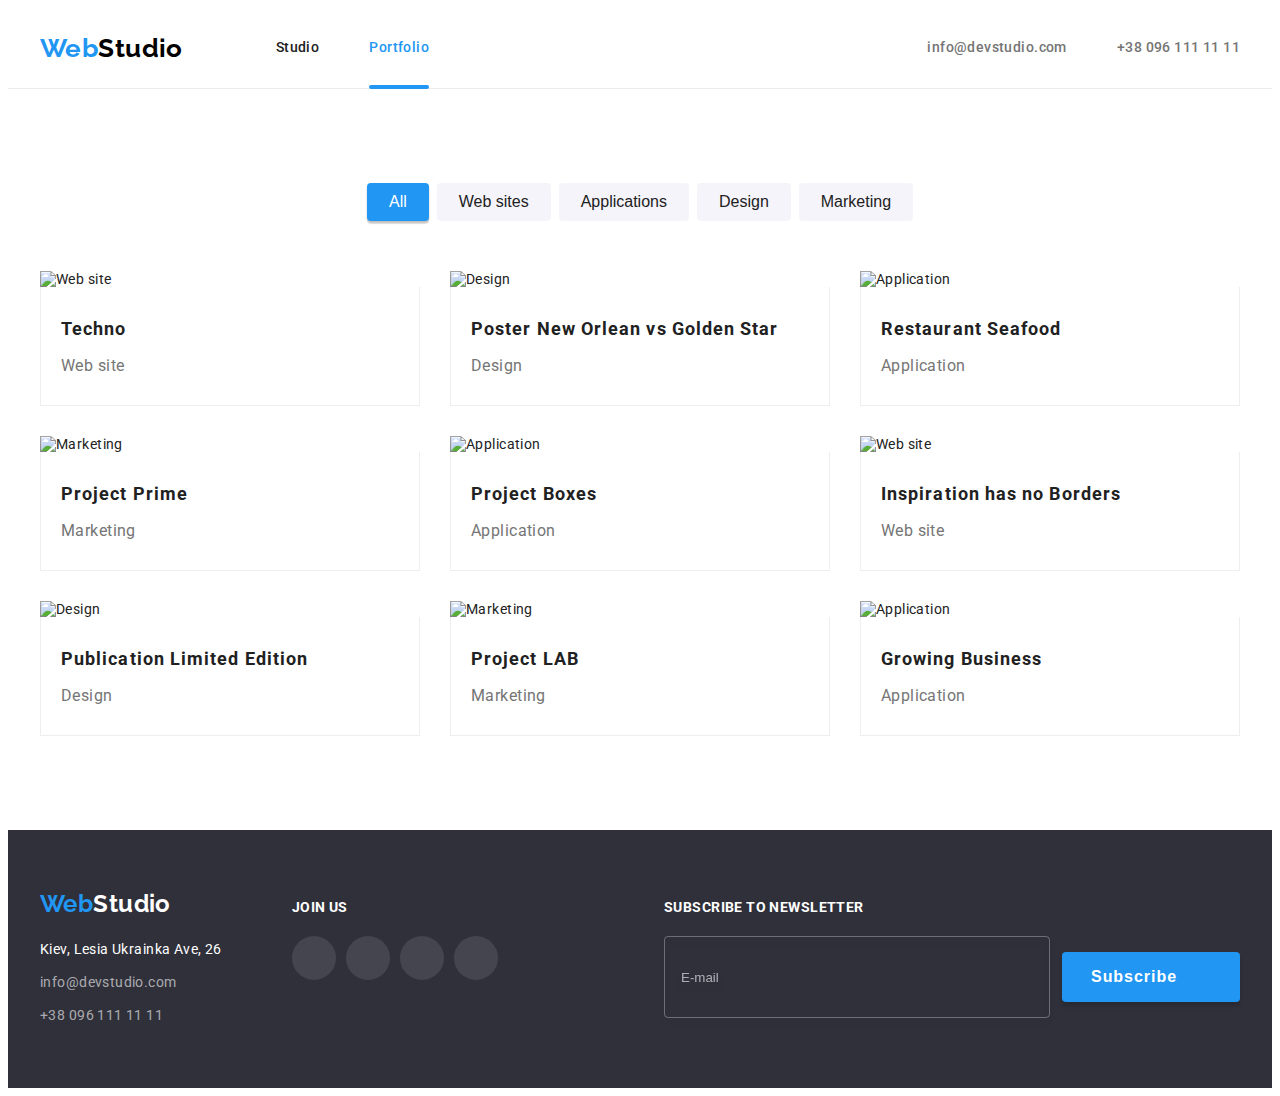
==== commit 1a4722bc: "translate web app in english" ====
--- a/portfolio.html
+++ b/portfolio.html
@@ -37,7 +37,7 @@
                   aria-controls="nav__container"
                   aria-expanded="false"
                >
-                  <svg width="40" height="40" aria-label="переключатель мобильного меню">
+                  <svg width="40" height="40" aria-label="Switcher mobile menu">
                      <use class="nav__icon-close" href="./images/icons.svg#close"></use>
                      <use class="nav__icon-menu" href="./images/icons.svg#menu"></use>
                   </svg>
@@ -49,12 +49,12 @@
                <nav class="header__container">
                   <ul class="list nav-bar">
                      <li class="nav-bar__item">
-                        <a class="link nav-bar__link" href="./index.html"
-                           >Студия</a
-                        >
+                        <a class="link nav-bar__link" href="./index.html">Studio</a>
                      </li>
                      <li class="nav-bar__item">
-                        <a class="link nav-bar__link nav-bar__link--current" href="./portfolio.html">Портфолио</a>
+                        <a class="link nav-bar__link nav-bar__link--current" href="./portfolio.html"
+                           >Portfolio</a
+                        >
                      </li>
                   </ul>
                </nav>
@@ -133,24 +133,24 @@
          <section class="section">
             <div class="container">
                <!--hidden h1 -->
-               <h1 class="hidden">Наши проекты</h1>
+               <h1 class="hidden">Our projects</h1>
 
                <!--filter buttons -->
                <ul class="list filter">
                   <li class="filter__item">
-                     <button class="filter__btn filter__btn--active" type="button">Все</button>
+                     <button class="filter__btn filter__btn--active" type="button">All</button>
                   </li>
                   <li class="filter__item">
-                     <button class="filter__btn" type="button">Веб-сайты</button>
+                     <button class="filter__btn" type="button">Web sites</button>
                   </li>
                   <li class="filter__item">
-                     <button class="filter__btn" type="button">Приложения</button>
+                     <button class="filter__btn" type="button">Applications</button>
                   </li>
                   <li class="filter__item">
-                     <button class="filter__btn" type="button">Дизайн</button>
+                     <button class="filter__btn" type="button">Design</button>
                   </li>
                   <li class="filter__item">
-                     <button class="filter__btn" type="button">Маркетинг</button>
+                     <button class="filter__btn" type="button">Marketing</button>
                   </li>
                </ul>
 
@@ -184,17 +184,17 @@
                                  "
                                  type="image/jpg"
                               />
-                              <img src="./images/projects/pr1-mob.jpg" alt="фото веб-сайта" />
-                           </picture>
-                           <p class="projects__overlay">
-                              Ресурс предлагает комплексные предложения с разным уровнем функционала
-                              и сервисов. Все это позволит посетителю получить исчерпывающие
-                              сведения о компании или частном лице.
-                           </p>
-                        </div>
-                        <div class="projects__container">
-                           <h2 class="projects__title">Технокряк</h2>
-                           <p class="projects__text">Веб-сайт</p>
+                              <img src="./images/projects/pr1-mob.jpg" alt="Web site" />
+                           </picture>
+                           <p class="projects__overlay">
+                              The resource offers comprehensive offers with different levels of
+                              functionality and services. All this will allow the visitor to obtain
+                              comprehensive information about the company or individual.
+                           </p>
+                        </div>
+                        <div class="projects__container">
+                           <h2 class="projects__title">Techno</h2>
+                           <p class="projects__text">Web site</p>
                         </div>
                      </a>
                   </li>
@@ -226,17 +226,17 @@
                                  "
                                  type="image/jpg"
                               />
-                              <img src="./images/projects/pr2-mob.jpg" alt="фото дизайна" />
-                           </picture>
-                           <p class="projects__overlay">
-                              Ресурс предлагает комплексные предложения с разным уровнем функционала
-                              и сервисов. Все это позволит посетителю получить исчерпывающие
-                              сведения о компании или частном лице.
-                           </p>
-                        </div>
-                        <div class="projects__container">
-                           <h2 class="projects__title">Постер New Orlean vs Golden Star</h2>
-                           <p class="projects__text">Дизайн</p>
+                              <img src="./images/projects/pr2-mob.jpg" alt="Design" />
+                           </picture>
+                           <p class="projects__overlay">
+                              The resource offers comprehensive offers with different levels of
+                              functionality and services. All this will allow the visitor to obtain
+                              comprehensive information about the company or individual.
+                           </p>
+                        </div>
+                        <div class="projects__container">
+                           <h2 class="projects__title">Poster New Orlean vs Golden Star</h2>
+                           <p class="projects__text">Design</p>
                         </div>
                      </a>
                   </li>
@@ -268,17 +268,17 @@
                                  "
                                  type="image/jpg"
                               />
-                              <img src="./images/projects/pr3-mob.jpg" alt="фото приложения" />
-                           </picture>
-                           <p class="projects__overlay">
-                              Ресурс предлагает комплексные предложения с разным уровнем функционала
-                              и сервисов. Все это позволит посетителю получить исчерпывающие
-                              сведения о компании или частном лице.
-                           </p>
-                        </div>
-                        <div class="projects__container">
-                           <h2 class="projects__title">Ресторан Seafood</h2>
-                           <p class="projects__text">Приложение</p>
+                              <img src="./images/projects/pr3-mob.jpg" alt="Application" />
+                           </picture>
+                           <p class="projects__overlay">
+                              The resource offers comprehensive offers with different levels of
+                              functionality and services. All this will allow the visitor to obtain
+                              comprehensive information about the company or individual.
+                           </p>
+                        </div>
+                        <div class="projects__container">
+                           <h2 class="projects__title">Restaurant Seafood</h2>
+                           <p class="projects__text">Application</p>
                         </div>
                      </a>
                   </li>
@@ -310,17 +310,20 @@
                                  "
                                  type="image/jpg"
                               />
-                              <img src="./images/projects/pr4-mob.jpg" alt="фото маркетинг проекта" />
-                           </picture>
-                           <p class="projects__overlay">
-                              Ресурс предлагает комплексные предложения с разным уровнем функционала
-                              и сервисов. Все это позволит посетителю получить исчерпывающие
-                              сведения о компании или частном лице.
-                           </p>
-                        </div>
-                        <div class="projects__container">
-                           <h2 class="projects__title">Проект Prime</h2>
-                           <p class="projects__text">Маркетинг</p>
+                              <img
+                                 src="./images/projects/pr4-mob.jpg"
+                                 alt="Marketing"
+                              />
+                           </picture>
+                           <p class="projects__overlay">
+                              The resource offers comprehensive offers with different levels of
+                              functionality and services. All this will allow the visitor to obtain
+                              comprehensive information about the company or individual.
+                           </p>
+                        </div>
+                        <div class="projects__container">
+                           <h2 class="projects__title">Project Prime</h2>
+                           <p class="projects__text">Marketing</p>
                         </div>
                      </a>
                   </li>
@@ -352,17 +355,17 @@
                                  "
                                  type="image/jpg"
                               />
-                              <img src="./images/projects/pr5-mob.jpg" alt="фото приложения" />
-                           </picture>
-                           <p class="projects__overlay">
-                              Ресурс предлагает комплексные предложения с разным уровнем функционала
-                              и сервисов. Все это позволит посетителю получить исчерпывающие
-                              сведения о компании или частном лице.
-                           </p>
-                        </div>
-                        <div class="projects__container">
-                           <h2 class="projects__title">Проект Boxes</h2>
-                           <p class="projects__text">Приложение</p>
+                              <img src="./images/projects/pr5-mob.jpg" alt="Application" />
+                           </picture>
+                           <p class="projects__overlay">
+                              The resource offers comprehensive offers with different levels of
+                              functionality and services. All this will allow the visitor to obtain
+                              comprehensive information about the company or individual.
+                           </p>
+                        </div>
+                        <div class="projects__container">
+                           <h2 class="projects__title">Project Boxes</h2>
+                           <p class="projects__text">Application</p>
                         </div>
                      </a>
                   </li>
@@ -394,17 +397,17 @@
                                  "
                                  type="image/jpg"
                               />
-                              <img src="./images/projects/pr6-mob.jpg" alt="фото веб-сайта" />
-                           </picture>
-                           <p class="projects__overlay">
-                              Ресурс предлагает комплексные предложения с разным уровнем функционала
-                              и сервисов. Все это позволит посетителю получить исчерпывающие
-                              сведения о компании или частном лице.
+                              <img src="./images/projects/pr6-mob.jpg" alt="Web site" />
+                           </picture>
+                           <p class="projects__overlay">
+                              The resource offers comprehensive offers with different levels of
+                              functionality and services. All this will allow the visitor to obtain
+                              comprehensive information about the company or individual.
                            </p>
                         </div>
                         <div class="projects__container">
                            <h2 class="projects__title">Inspiration has no Borders</h2>
-                           <p class="projects__text">Веб-сайт</p>
+                           <p class="projects__text">Web site</p>
                         </div>
                      </a>
                   </li>
@@ -436,17 +439,17 @@
                                  "
                                  type="image/jpg"
                               />
-                              <img src="./images/projects/pr7-mob.jpg" alt="фото дизайна книги" />
-                           </picture>
-                           <p class="projects__overlay">
-                              Ресурс предлагает комплексные предложения с разным уровнем функционала
-                              и сервисов. Все это позволит посетителю получить исчерпывающие
-                              сведения о компании или частном лице.
-                           </p>
-                        </div>
-                        <div class="projects__container">
-                           <h2 class="projects__title">Издание Limited Edition</h2>
-                           <p class="projects__text">Дизайн</p>
+                              <img src="./images/projects/pr7-mob.jpg" alt="Design" />
+                           </picture>
+                           <p class="projects__overlay">
+                              The resource offers comprehensive offers with different levels of
+                              functionality and services. All this will allow the visitor to obtain
+                              comprehensive information about the company or individual.
+                           </p>
+                        </div>
+                        <div class="projects__container">
+                           <h2 class="projects__title">Publication Limited Edition</h2>
+                           <p class="projects__text">Design</p>
                         </div>
                      </a>
                   </li>
@@ -478,17 +481,20 @@
                                  "
                                  type="image/jpg"
                               />
-                              <img src="./images/projects/pr8-mob.jpg" alt="фото маркетинг проекта" />
-                           </picture>
-                           <p class="projects__overlay">
-                              Ресурс предлагает комплексные предложения с разным уровнем функционала
-                              и сервисов. Все это позволит посетителю получить исчерпывающие
-                              сведения о компании или частном лице.
-                           </p>
-                        </div>
-                        <div class="projects__container">
-                           <h2 class="projects__title">Проект LAB</h2>
-                           <p class="projects__text">Маркетинг</p>
+                              <img
+                                 src="./images/projects/pr8-mob.jpg"
+                                 alt="Marketing"
+                              />
+                           </picture>
+                           <p class="projects__overlay">
+                              The resource offers comprehensive offers with different levels of
+                              functionality and services. All this will allow the visitor to obtain
+                              comprehensive information about the company or individual.
+                           </p>
+                        </div>
+                        <div class="projects__container">
+                           <h2 class="projects__title">Project LAB</h2>
+                           <p class="projects__text">Marketing</p>
                         </div>
                      </a>
                   </li>
@@ -520,17 +526,17 @@
                                  "
                                  type="image/jpg"
                               />
-                              <img src="./images/projects/pr9-mob.jpg" alt="фото приложения" />
-                           </picture>
-                           <p class="projects__overlay">
-                              Ресурс предлагает комплексные предложения с разным уровнем функционала
-                              и сервисов. Все это позволит посетителю получить исчерпывающие
-                              сведения о компании или частном лице.
+                              <img src="./images/projects/pr9-mob.jpg" alt="Application" />
+                           </picture>
+                           <p class="projects__overlay">
+                              The resource offers comprehensive offers with different levels of
+                              functionality and services. All this will allow the visitor to obtain
+                              comprehensive information about the company or individual.
                            </p>
                         </div>
                         <div class="projects__container">
                            <h2 class="projects__title">Growing Business</h2>
-                           <p class="projects__text">Приложение</p>
+                           <p class="projects__text">Application</p>
                         </div>
                      </a>
                   </li>
@@ -553,7 +559,7 @@
                            <a
                               class="address__link address__link--physical link"
                               href="https://goo.gl/maps/hUmjc3DChhBKbwpk7"
-                              >г. Киев, пр-т Леси Украинки, 26</a
+                              >Kiev, Lesia Ukrainka Ave, 26</a
                            >
                         </li>
                         <li class="address__item">
@@ -571,7 +577,7 @@
                </div>
 
                <div class="footer__social">
-                  <strong class="footer__action">присоединяйтесь</strong>
+                  <strong class="footer__action">join us</strong>
                   <ul class="social list">
                      <li class="social__item">
                         <a
@@ -607,7 +613,7 @@
                </div>
             </div>
             <div class="footer__form">
-               <strong class="footer__action">Подпишитесь на рассылку</strong>
+               <strong class="footer__action">Subscribe to newsletter</strong>
                <form class="subscribe">
                   <input
                      class="subscribe__input"
@@ -616,7 +622,7 @@
                      placeholder="E-mail"
                   />
                   <button class="subscribe__btn btn" type="submit">
-                     Подписаться
+                     Subscribe
                      <svg class="subscribe__icon" width="24" height="24">
                         <use href="./images/icons.svg#form-send"></use>
                      </svg>
